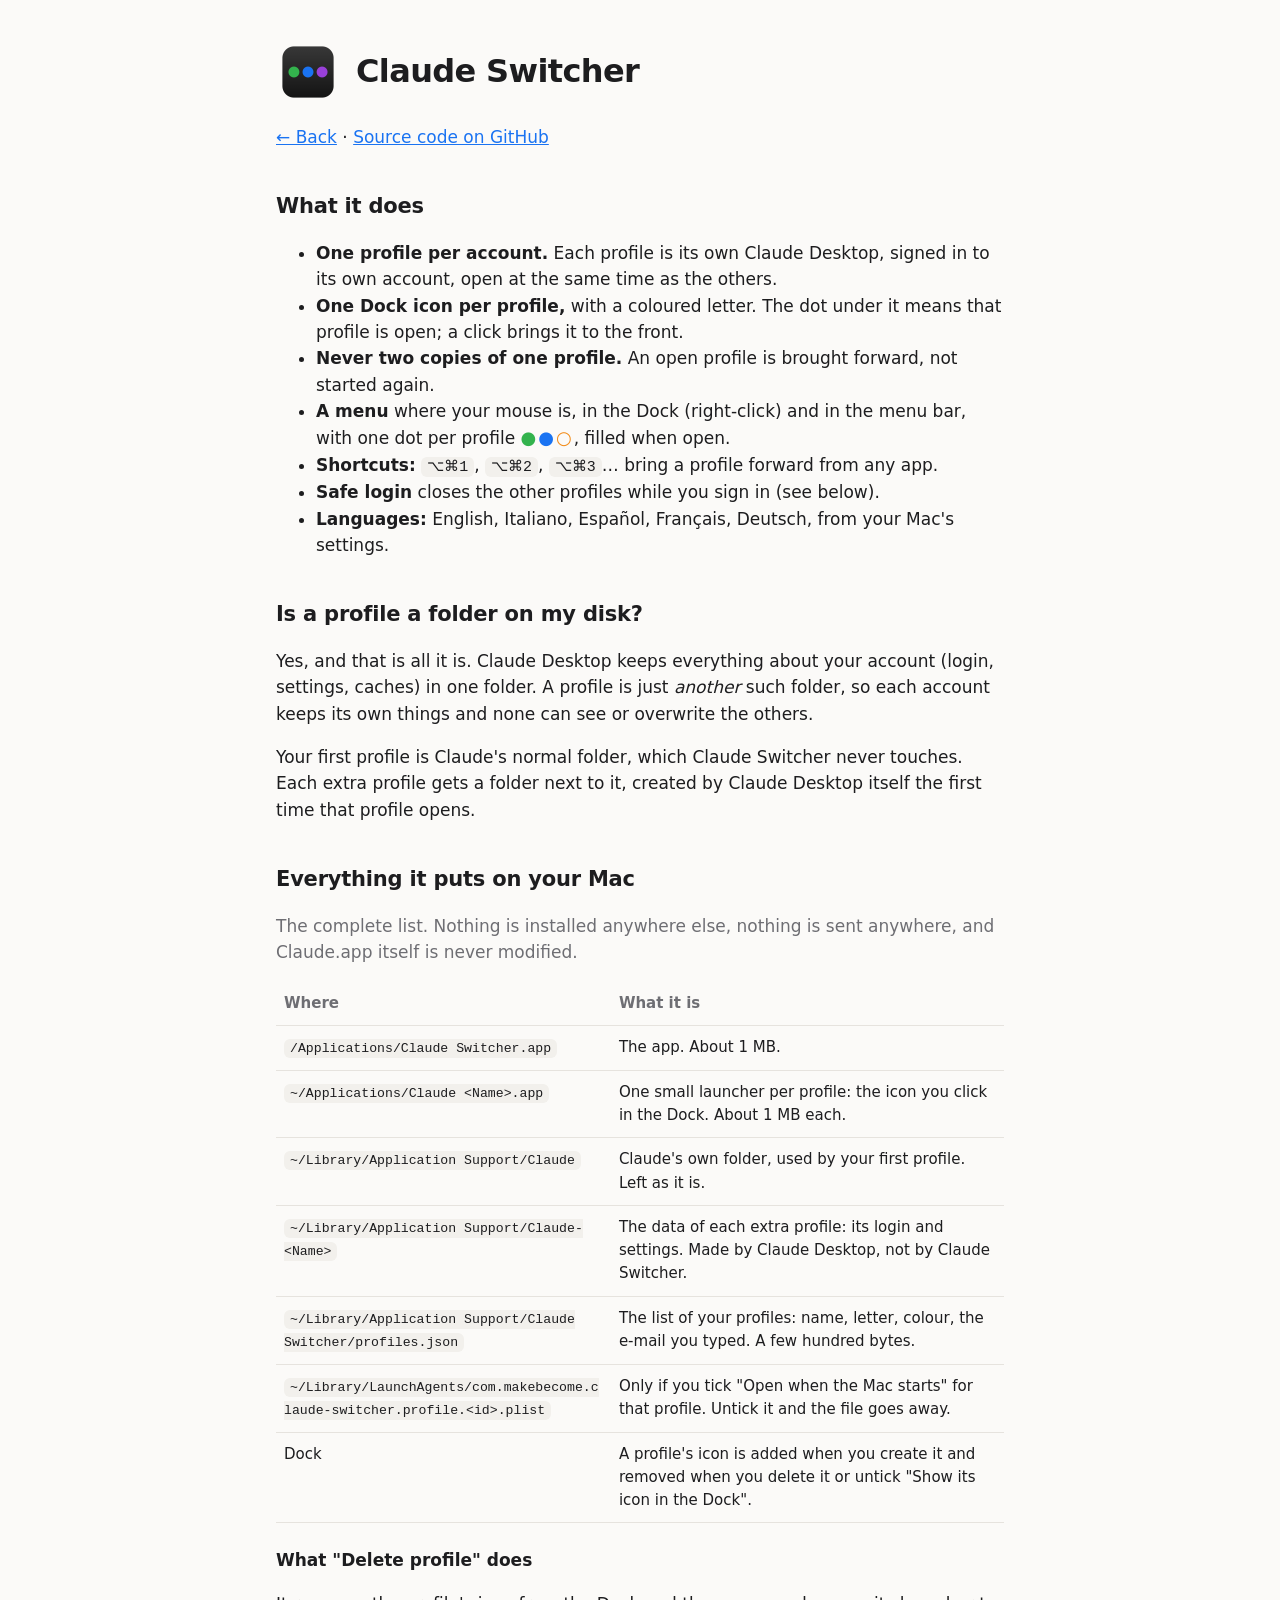
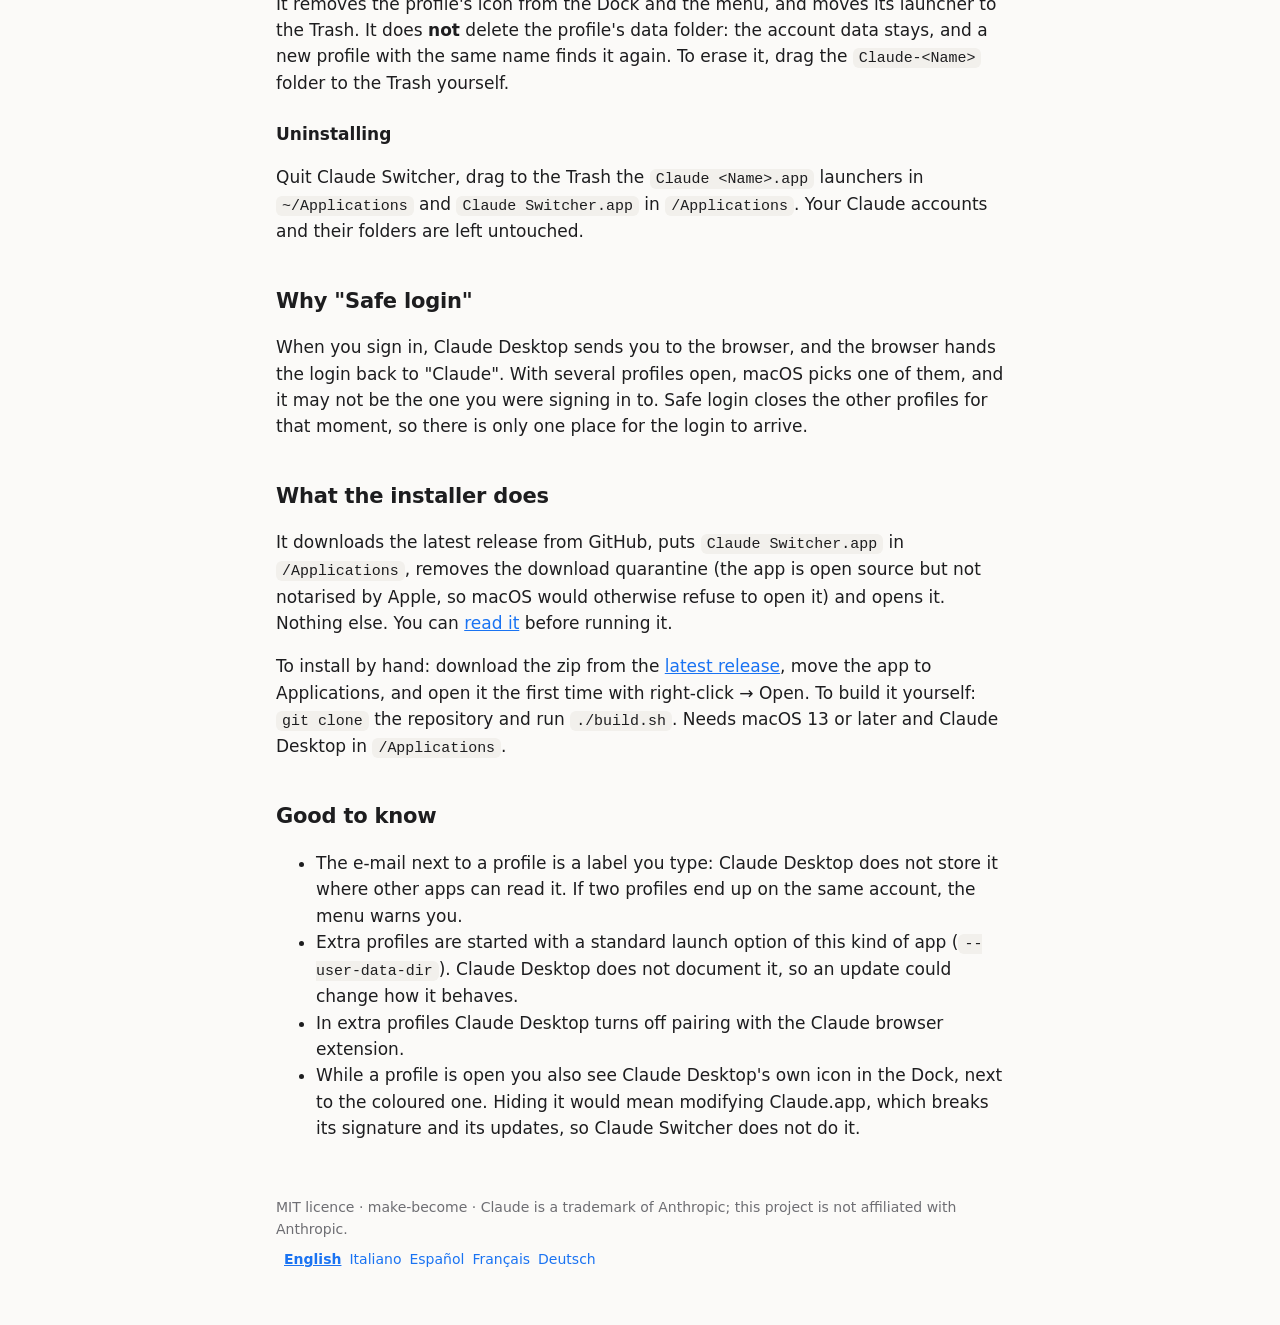
==== docs/details.html @ 1e73191f "1.0: first public version number; installs into /Applications so Finder and Spotlight find it The 3." ====
<!doctype html>
<html lang="en">
<head>
<meta charset="utf-8">
<meta name="viewport" content="width=device-width, initial-scale=1">
<title>Claude Switcher · Details</title>
<meta name="description" content="What Claude Switcher does, what a profile is on disk, and everything it puts on your Mac.">
<link rel="icon" href="img/app-icon.png">
<link rel="stylesheet" href="style.css">
<script src="i18n.js" defer></script>
</head>
<body>
<main>
  <header>
    <img src="img/app-icon.png" alt="">
    <h1>Claude Switcher</h1>
  </header>
  <p><a href="index.html" data-keep-lang data-i18n="back">← Back</a> · <a href="https://github.com/make-become/claude-switcher" data-i18n="source">Source code on GitHub</a></p>

  <h2 data-i18n="whatH">What it does</h2>
  <ul data-i18n="whatList"></ul>

  <h2 data-i18n="folderH">Is a profile a folder on my disk?</h2>
  <p data-i18n="folderP1"></p>
  <p data-i18n="folderP2"></p>

  <h2 data-i18n="diskH">Everything it puts on your Mac</h2>
  <p class="muted" data-i18n="diskIntro"></p>
  <table>
    <thead><tr><th data-i18n="thWhere">Where</th><th data-i18n="thWhat">What it is</th></tr></thead>
    <tbody>
      <tr><td><code>/Applications/Claude Switcher.app</code></td><td data-i18n="rApp"></td></tr>
      <tr><td><code>~/Applications/Claude &lt;Name&gt;.app</code></td><td data-i18n="rLauncher"></td></tr>
      <tr><td><code>~/Library/Application Support/Claude</code></td><td data-i18n="rDefault"></td></tr>
      <tr><td><code>~/Library/Application Support/Claude-&lt;Name&gt;</code></td><td data-i18n="rExtra"></td></tr>
      <tr><td><code>~/Library/Application Support/Claude Switcher/profiles.json</code></td><td data-i18n="rList"></td></tr>
      <tr><td><code>~/Library/LaunchAgents/com.makebecome.claude-switcher.profile.&lt;id&gt;.plist</code></td><td data-i18n="rAgent"></td></tr>
      <tr><td>Dock</td><td data-i18n="rDock"></td></tr>
    </tbody>
  </table>

  <h3 data-i18n="deleteH">What "Delete profile" does</h3>
  <p data-i18n="deleteP"></p>

  <h3 data-i18n="uninstallH">Uninstalling</h3>
  <p data-i18n="uninstallP"></p>

  <h2 data-i18n="loginH">Why "Safe login"</h2>
  <p data-i18n="loginP"></p>

  <h2 data-i18n="installerH">What the installer does</h2>
  <p data-i18n="installerP"></p>
  <p data-i18n="manualP"></p>

  <h2 data-i18n="knowH">Good to know</h2>
  <ul data-i18n="knowList"></ul>

  <footer>
    <span data-i18n="footer">MIT licence · make-become · Claude is a trademark of Anthropic; this project is not affiliated with Anthropic.</span>
    <span class="langs"></span>
  </footer>
</main>
</body>
</html>
---- docs/style.css ----
:root {
  --bg: #fbfaf8; --fg: #1d1d1f; --muted: #6e6e73; --card: #ffffff; --line: #e6e3de;
  --accent: #1a73f2; --code: #f2f0ec;
  --g: #33b34d; --b: #1a73f2; --o: #f28c1a;
}
@media (prefers-color-scheme: dark) {
  :root { --bg: #141414; --fg: #f2f2f2; --muted: #a1a1a6; --card: #1e1e1e; --line: #2f2f2f; --accent: #5aa0ff; --code: #242424; }
}
* { box-sizing: border-box; }
body { margin: 0; background: var(--bg); color: var(--fg);
       font: 17px/1.55 -apple-system, BlinkMacSystemFont, "Segoe UI", system-ui, sans-serif; }
main { max-width: 760px; margin: 0 auto; padding: 40px 16px 64px; }
header { display: flex; gap: 16px; align-items: center; margin-bottom: 20px; }
header img { width: 64px; height: 64px; flex: none; }
h1 { font-size: 32px; margin: 0; letter-spacing: -0.02em; }
h2 { font-size: 21px; margin: 40px 0 10px; letter-spacing: -0.01em; }
h3 { font-size: 17px; margin: 24px 0 6px; }
.lead { font-size: 19px; margin: 0 0 8px; }
.muted { color: var(--muted); }
a { color: var(--accent); }
code { background: var(--code); padding: 2px 6px; border-radius: 6px; font-size: 0.88em; overflow-wrap: anywhere; }
.shots { display: grid; grid-template-columns: 1fr 1fr; gap: 16px; margin: 28px 0; align-items: start; }
.shots img { width: 100%; height: auto; border-radius: 12px; display: block; }
.copy { position: relative; background: var(--code); border-radius: 10px; padding: 14px 92px 14px 16px; margin: 8px 0 4px;
        font: 14px/1.5 ui-monospace, SFMono-Regular, Menlo, monospace; white-space: pre-wrap; overflow-wrap: anywhere; }
.copy button { position: absolute; top: 10px; right: 10px; border: 1px solid var(--line); background: var(--card); color: var(--fg);
               border-radius: 8px; padding: 4px 10px; font: 600 13px -apple-system, system-ui, sans-serif; cursor: pointer; }
.btn { display: inline-block; background: var(--accent); color: #fff; text-decoration: none; padding: 10px 18px;
       border-radius: 10px; font-weight: 600; margin: 28px 0 0; }
.btn.alt { background: transparent; color: var(--accent); border: 1px solid var(--accent); }
.dots { font-size: 18px; letter-spacing: 2px; }
.dots .g { color: var(--g); } .dots .b { color: var(--b); } .dots .o { color: var(--o); }
table { width: 100%; border-collapse: collapse; font-size: 15px; }
td, th { text-align: left; vertical-align: top; padding: 10px 8px; border-bottom: 1px solid var(--line); }
th { color: var(--muted); font-weight: 600; }
td:first-child { width: 46%; }
footer { margin-top: 56px; color: var(--muted); font-size: 14px; display: flex; flex-wrap: wrap; gap: 8px 16px; justify-content: space-between; }
.langs a { margin-left: 8px; text-decoration: none; }
.langs a[aria-current] { font-weight: 700; text-decoration: underline; }
@media (max-width: 600px) {
  .shots { grid-template-columns: 1fr; }
  h1 { font-size: 28px; }
  table, tbody, tr, td { display: block; } tr { border-bottom: 1px solid var(--line); padding: 6px 0; }
  td { border: 0; padding: 4px 0; } td:first-child { width: auto; } thead { display: none; }
  .langs a { margin: 0 8px 0 0; }
}
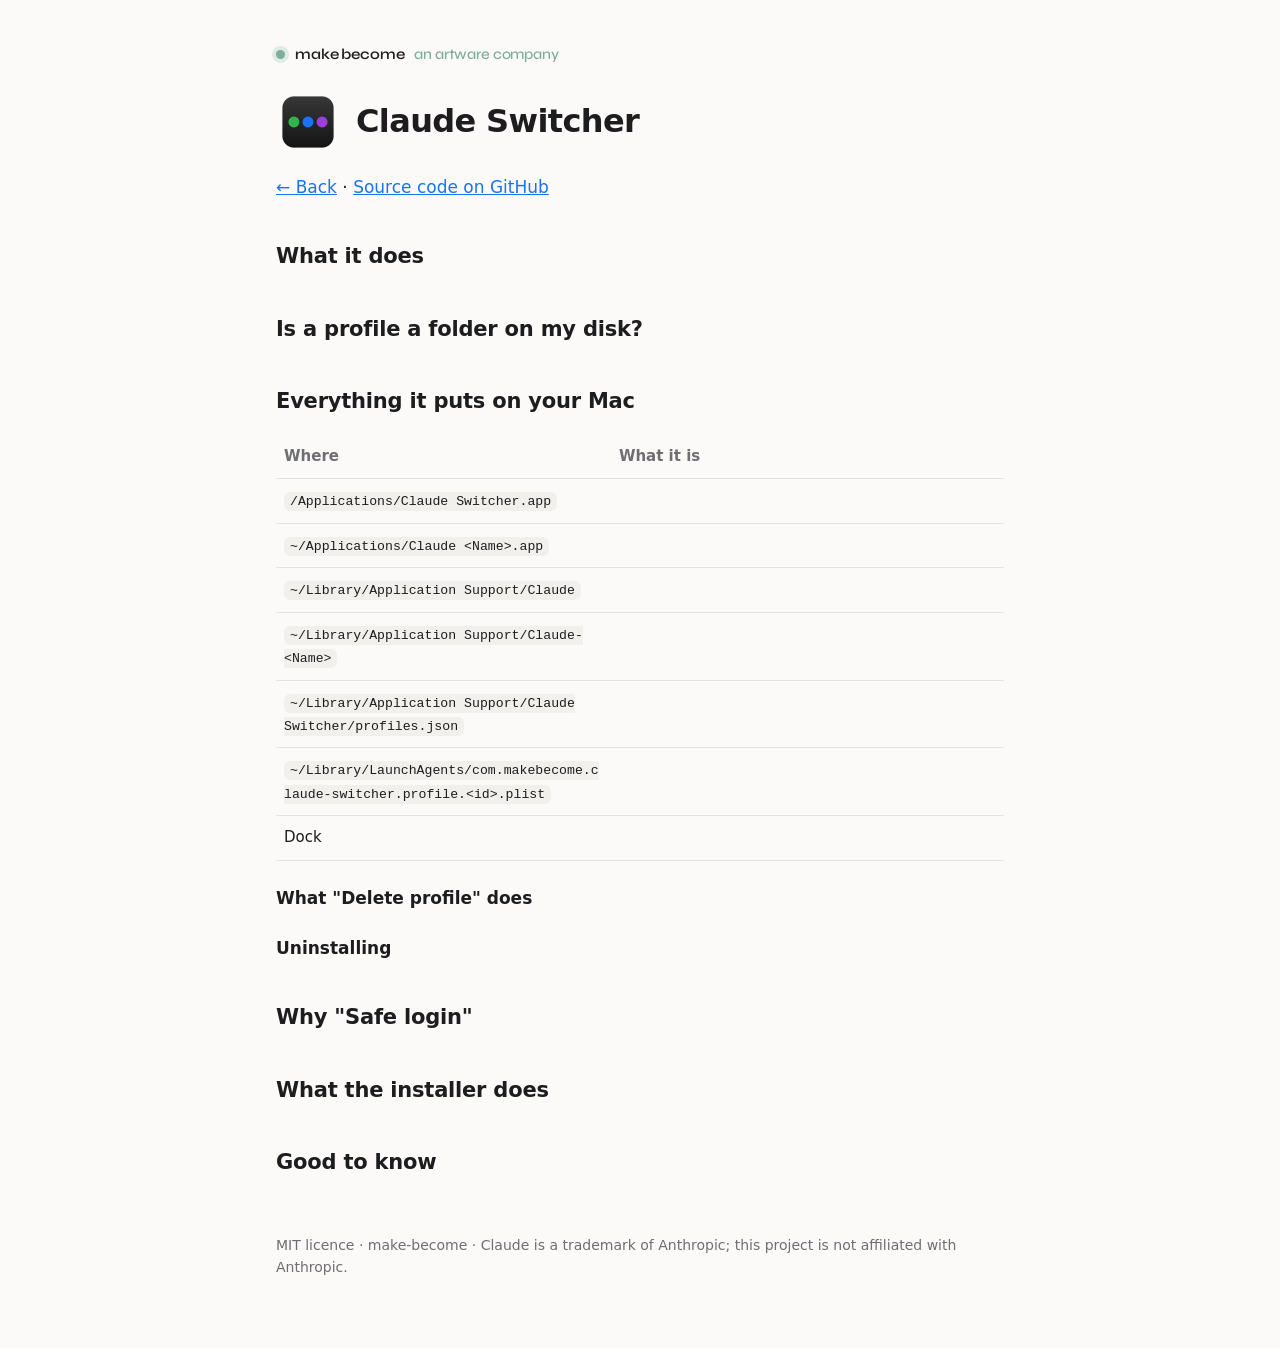
==== commit ea93bcc6: "Page and README carry the make become brand and link to make-become.github.io The studio's dot and w" ====
--- a/docs/details.html
+++ b/docs/details.html
@@ -6,11 +6,15 @@
 <title>Claude Switcher · Details</title>
 <meta name="description" content="What Claude Switcher does, what a profile is on disk, and everything it puts on your Mac.">
 <link rel="icon" href="img/app-icon.png">
+<link rel="preconnect" href="https://fonts.googleapis.com">
+<link rel="preconnect" href="https://fonts.gstatic.com" crossorigin>
+<link href="https://fonts.googleapis.com/css2?family=Syne:wght@500;600&display=swap" rel="stylesheet">
 <link rel="stylesheet" href="style.css">
 <script src="i18n.js" defer></script>
 </head>
 <body>
 <main>
+  <a class="mb" href="https://make-become.github.io/"><span class="mb-dot" aria-hidden="true"></span><span class="mb-name">make become</span><span class="mb-role">an artware company</span></a>
   <header>
     <img src="img/app-icon.png" alt="">
     <h1>Claude Switcher</h1>
--- a/docs/style.css
+++ b/docs/style.css
@@ -44,3 +44,11 @@
   td { border: 0; padding: 4px 0; } td:first-child { width: auto; } thead { display: none; }
   .langs a { margin: 0 8px 0 0; }
 }
+
+/* make become brand: the studio's dot and wordmark, as on make-become.github.io */
+.mb { display: inline-flex; align-items: center; gap: 10px; margin-bottom: 28px; color: var(--muted); text-decoration: none;
+      font: 500 15px/1 Syne, "Avenir Next", -apple-system, system-ui, sans-serif; letter-spacing: -0.01em; }
+.mb:hover { color: var(--fg); }
+.mb-dot { width: 9px; height: 9px; border-radius: 999px; background: #7fad9a; box-shadow: 0 0 0 4px rgba(183, 216, 200, 0.45); }
+.mb-name { color: var(--fg); font-weight: 600; }
+.mb-role { color: #7fad9a; }
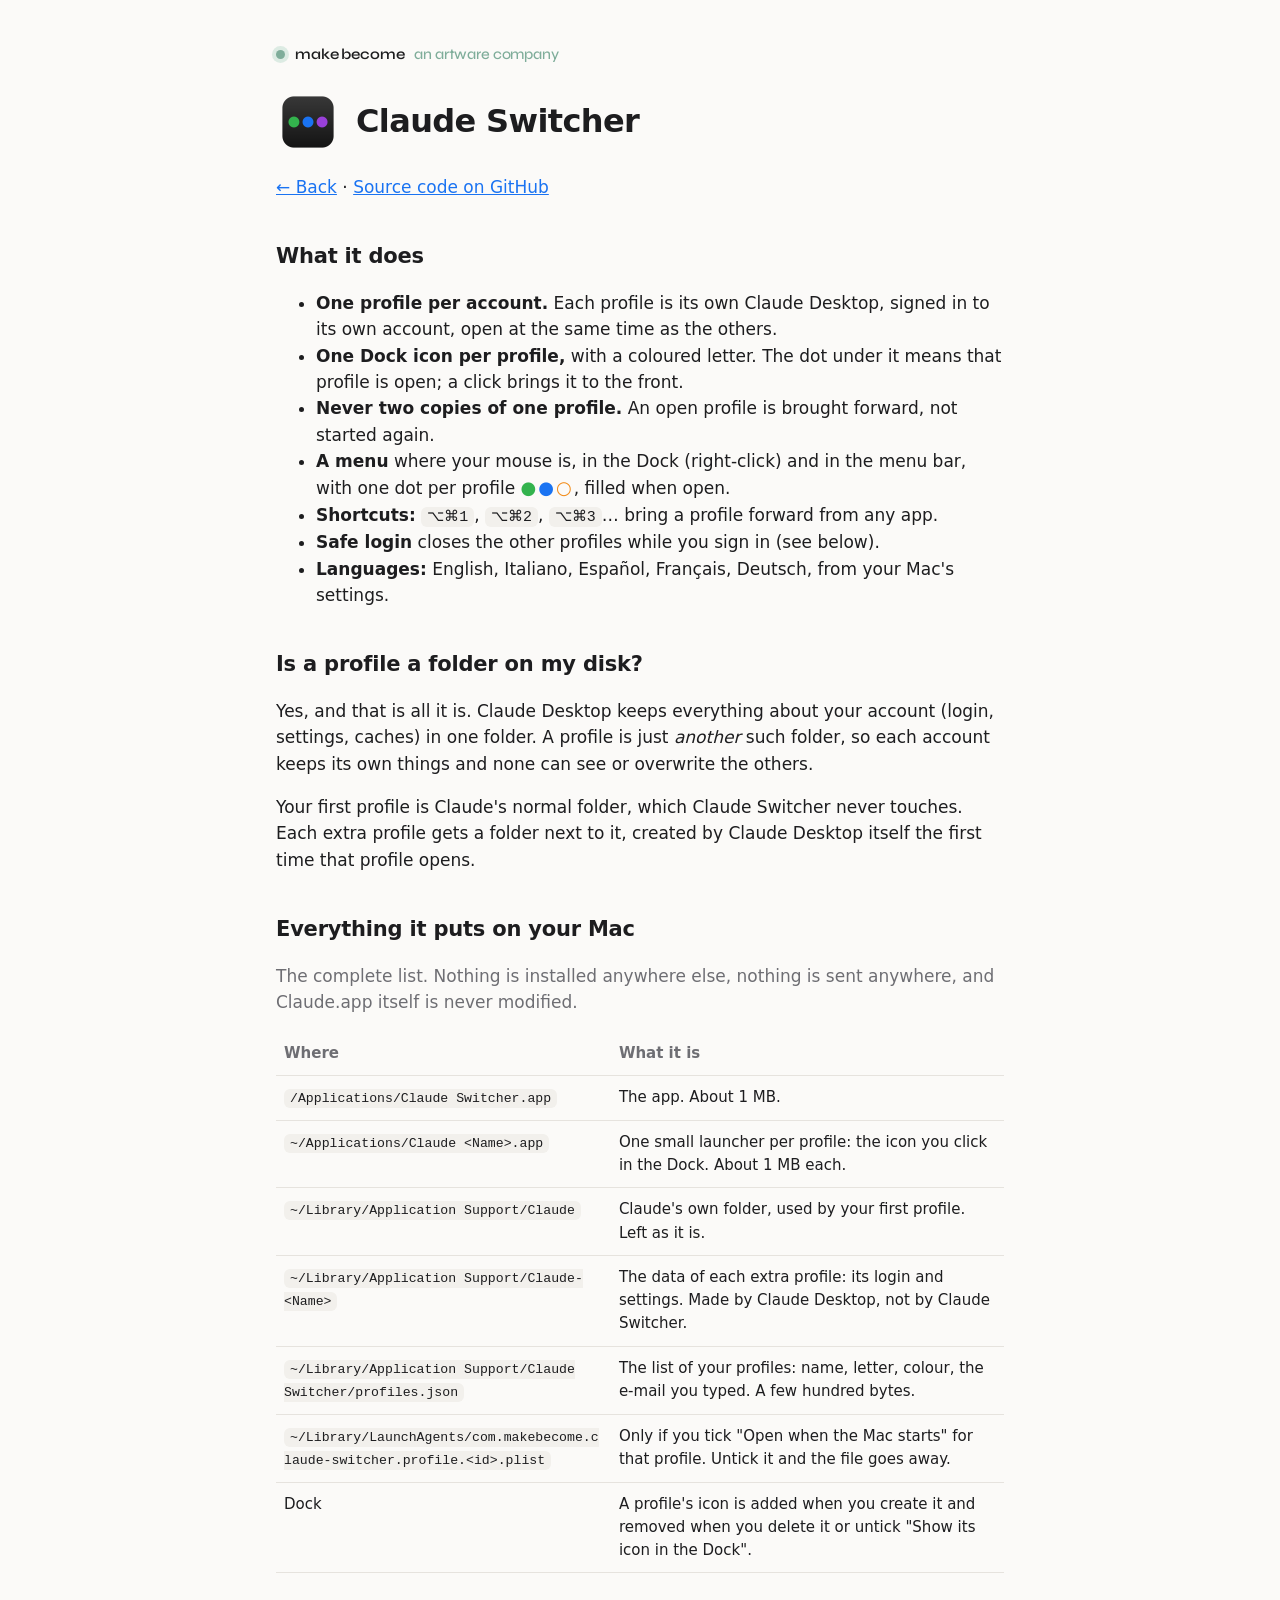
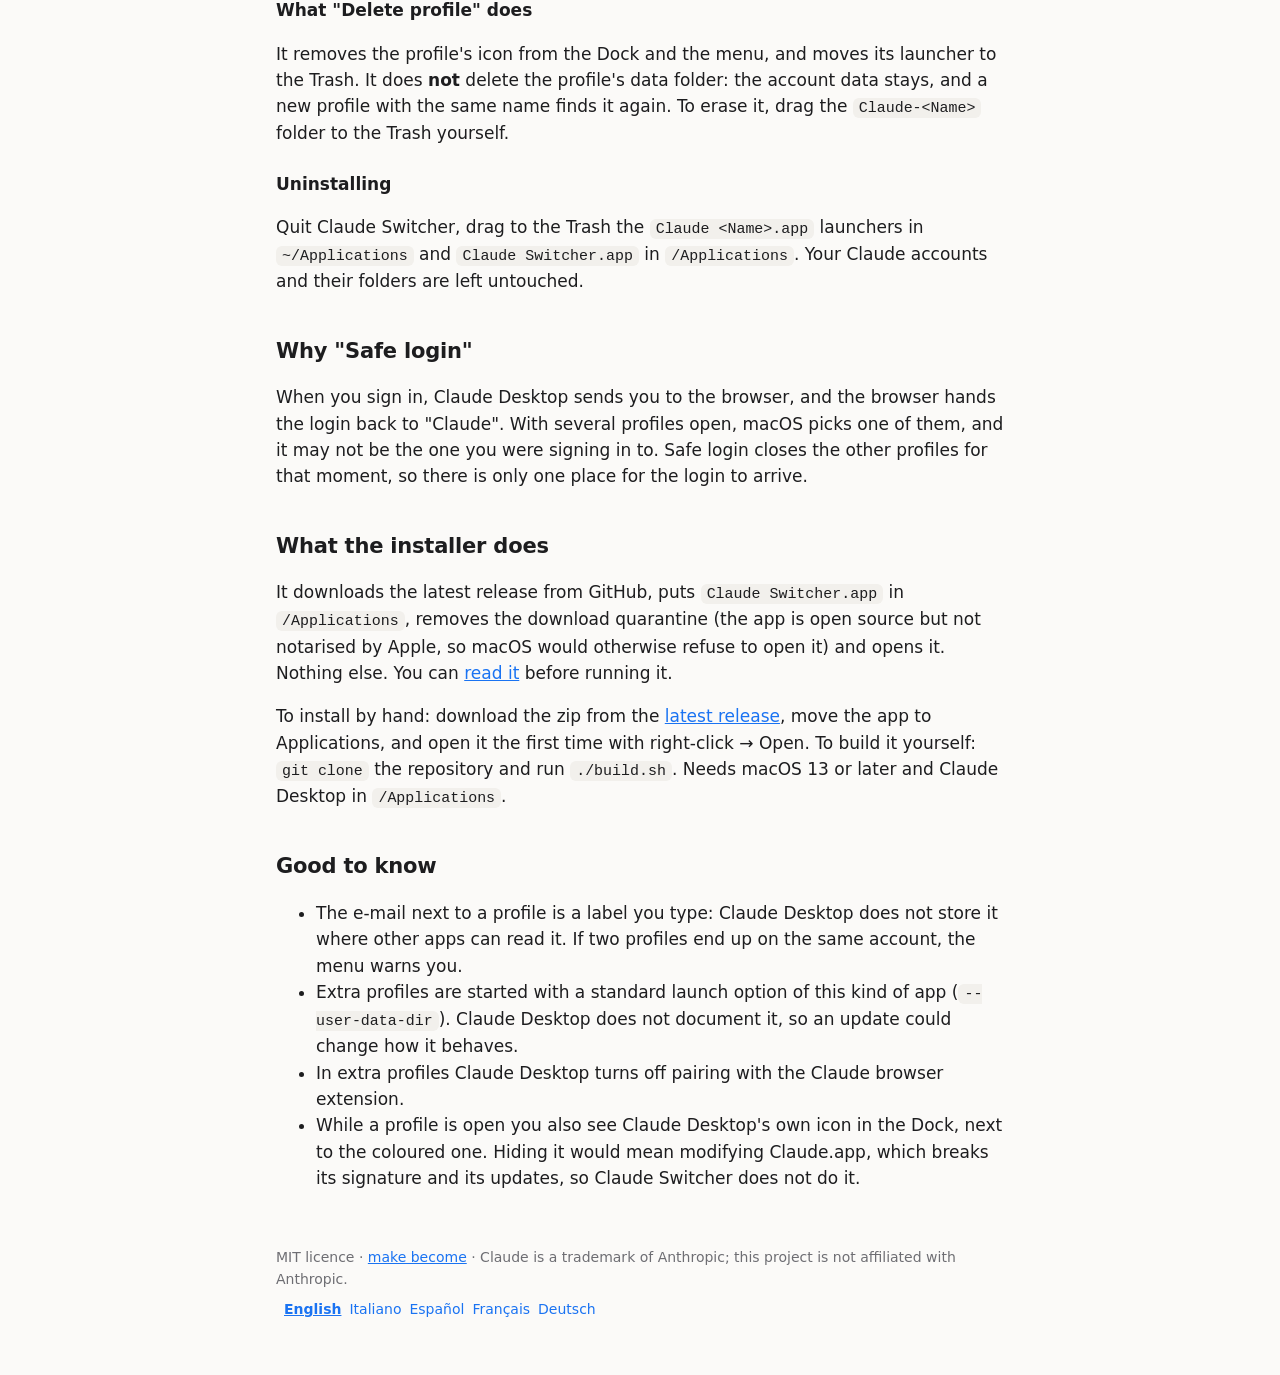
==== commit 52ecafd0: "Fix the translations script: the make become link's quotes ended its strings The page fell back to E" ====
--- a/docs/details.html
+++ b/docs/details.html
@@ -9,8 +9,8 @@
 <link rel="preconnect" href="https://fonts.googleapis.com">
 <link rel="preconnect" href="https://fonts.gstatic.com" crossorigin>
 <link href="https://fonts.googleapis.com/css2?family=Syne:wght@500;600&display=swap" rel="stylesheet">
-<link rel="stylesheet" href="style.css">
-<script src="i18n.js" defer></script>
+<link rel="stylesheet" href="style.css?v=011273">
+<script src="i18n.js?v=011273" defer></script>
 </head>
 <body>
 <main>
--- a/docs/style.css
+++ b/docs/style.css
@@ -49,6 +49,6 @@
 .mb { display: inline-flex; align-items: center; gap: 10px; margin-bottom: 28px; color: var(--muted); text-decoration: none;
       font: 500 15px/1 Syne, "Avenir Next", -apple-system, system-ui, sans-serif; letter-spacing: -0.01em; }
 .mb:hover { color: var(--fg); }
-.mb-dot { width: 9px; height: 9px; border-radius: 999px; background: #7fad9a; box-shadow: 0 0 0 4px rgba(183, 216, 200, 0.45); }
+.mb-dot { flex: none; width: 9px; height: 9px; border-radius: 999px; background: #7fad9a; box-shadow: 0 0 0 4px rgba(183, 216, 200, 0.45); }
 .mb-name { color: var(--fg); font-weight: 600; }
 .mb-role { color: #7fad9a; }
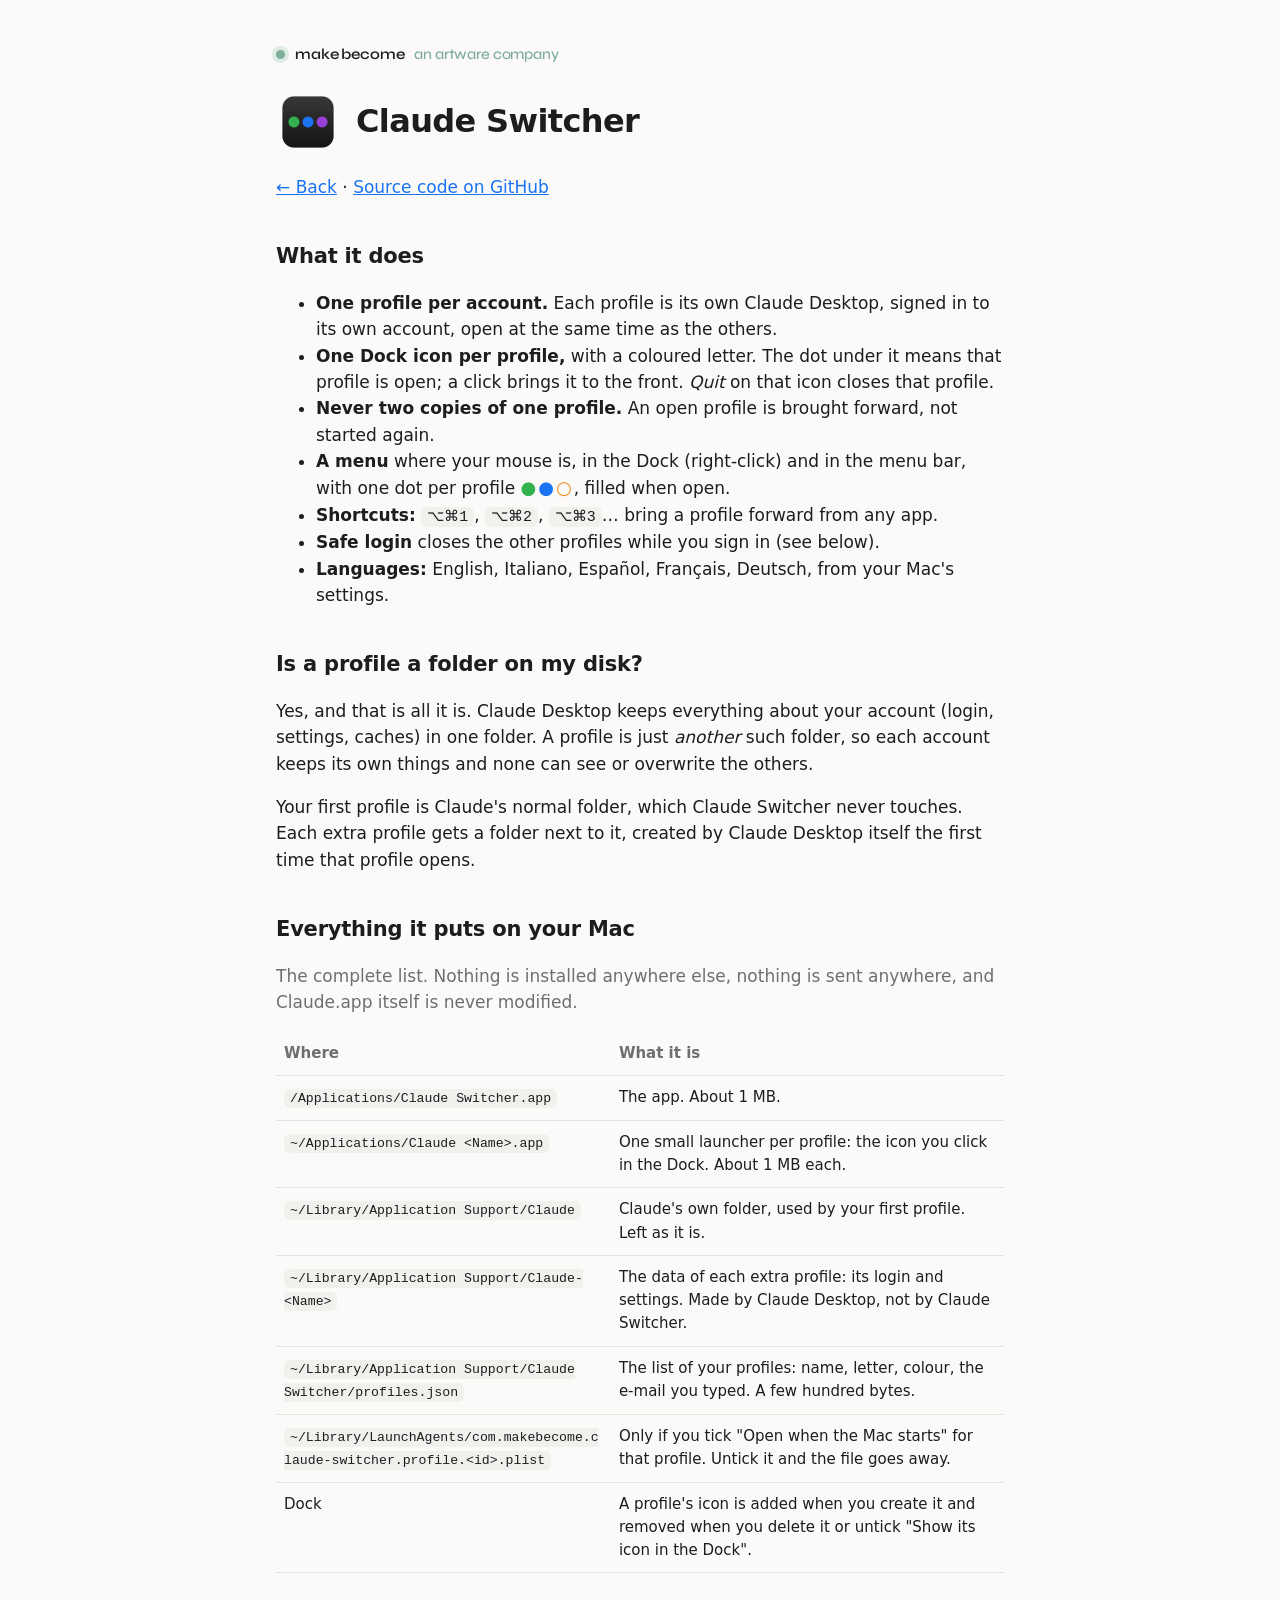
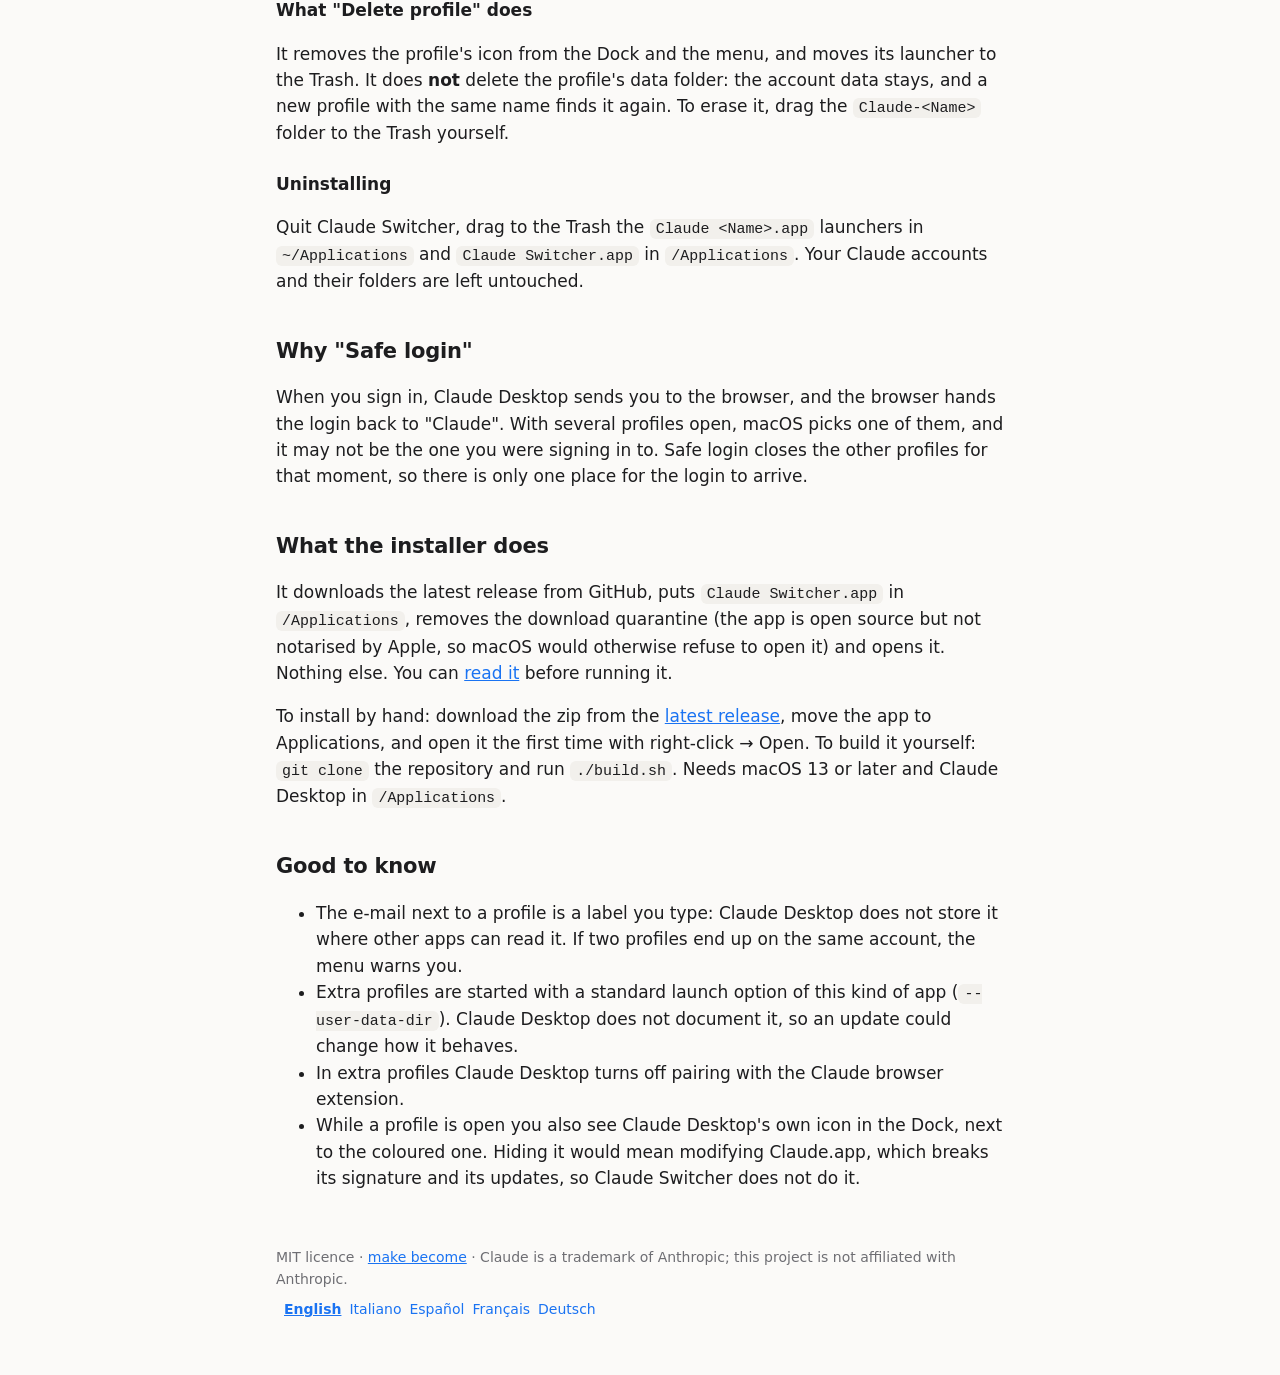
==== commit bd751e8d: "1.0.2: Quit on a profile's Dock icon quits that profile's Claude The launcher stands for its profile" ====
--- a/docs/details.html
+++ b/docs/details.html
@@ -9,8 +9,8 @@
 <link rel="preconnect" href="https://fonts.googleapis.com">
 <link rel="preconnect" href="https://fonts.gstatic.com" crossorigin>
 <link href="https://fonts.googleapis.com/css2?family=Syne:wght@500;600&display=swap" rel="stylesheet">
-<link rel="stylesheet" href="style.css?v=011273">
-<script src="i18n.js?v=011273" defer></script>
+<link rel="stylesheet" href="style.css?v=011642">
+<script src="i18n.js?v=011642" defer></script>
 </head>
 <body>
 <main>
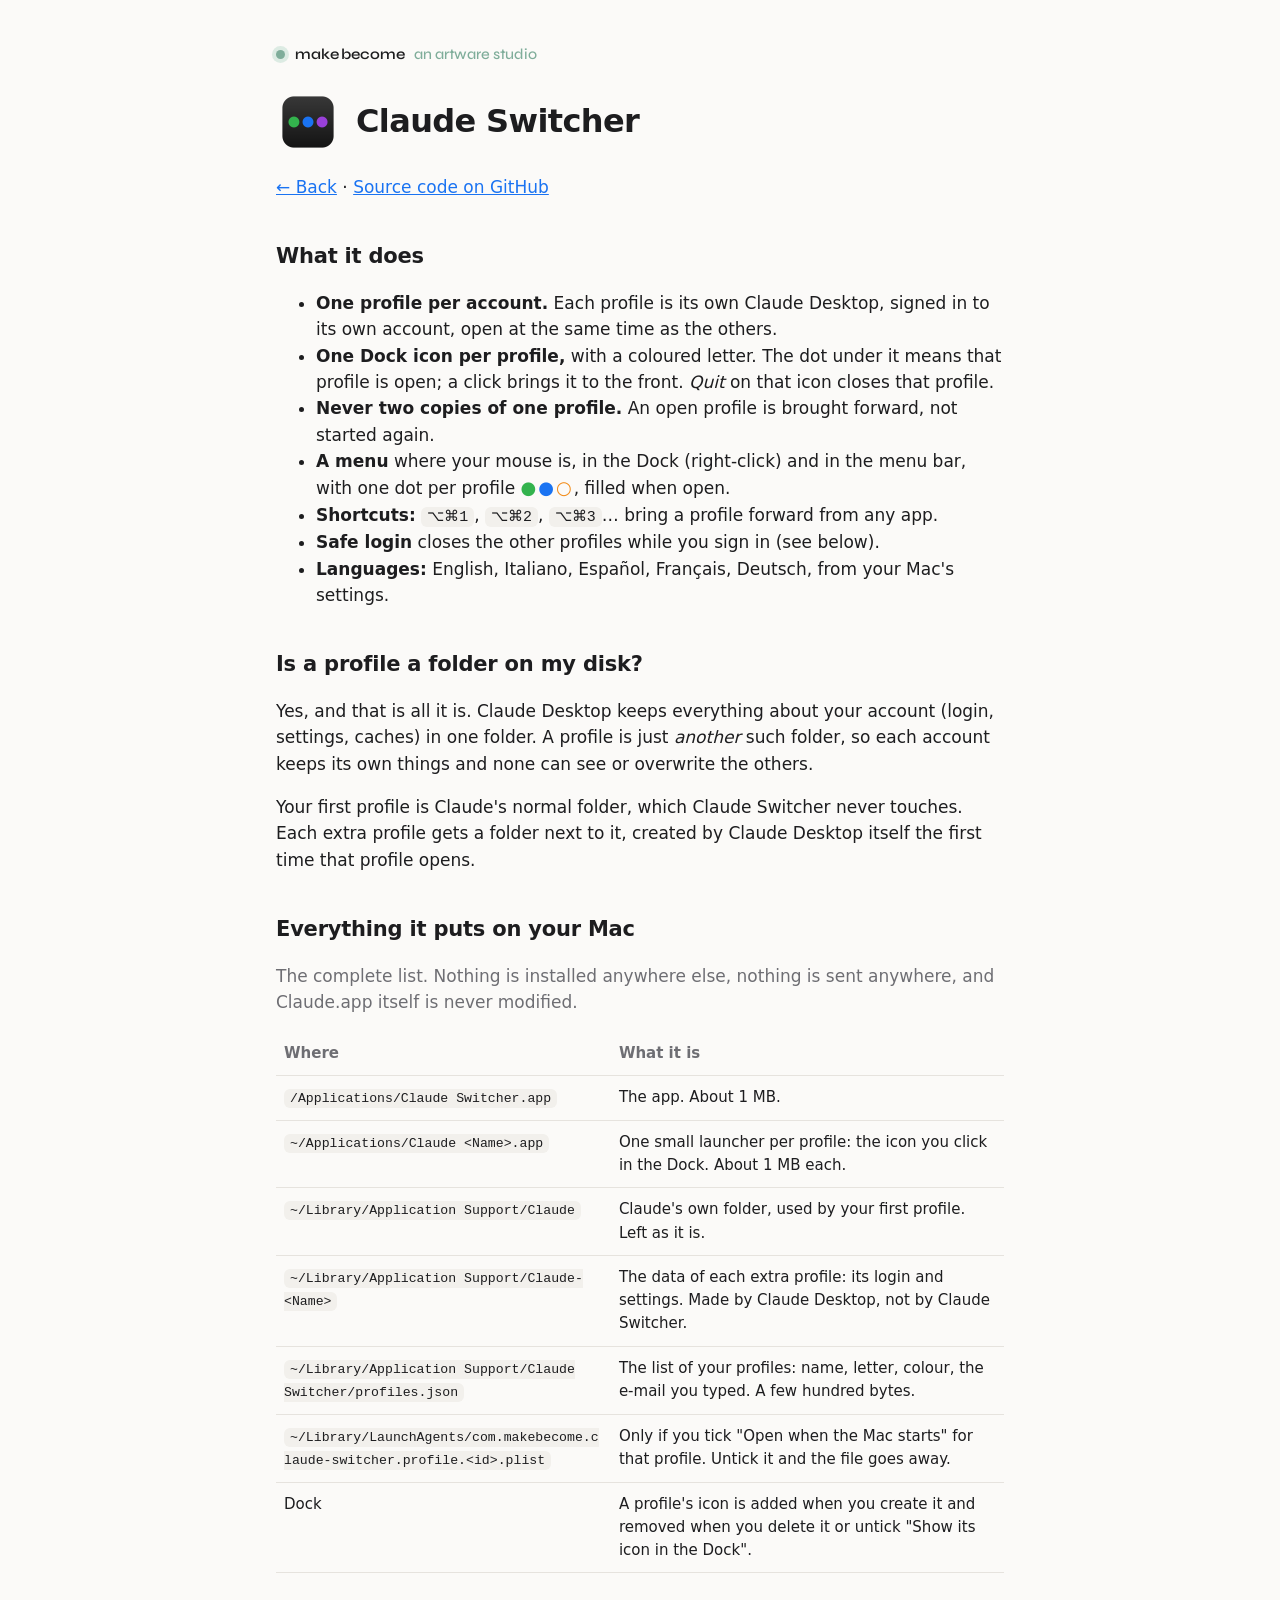
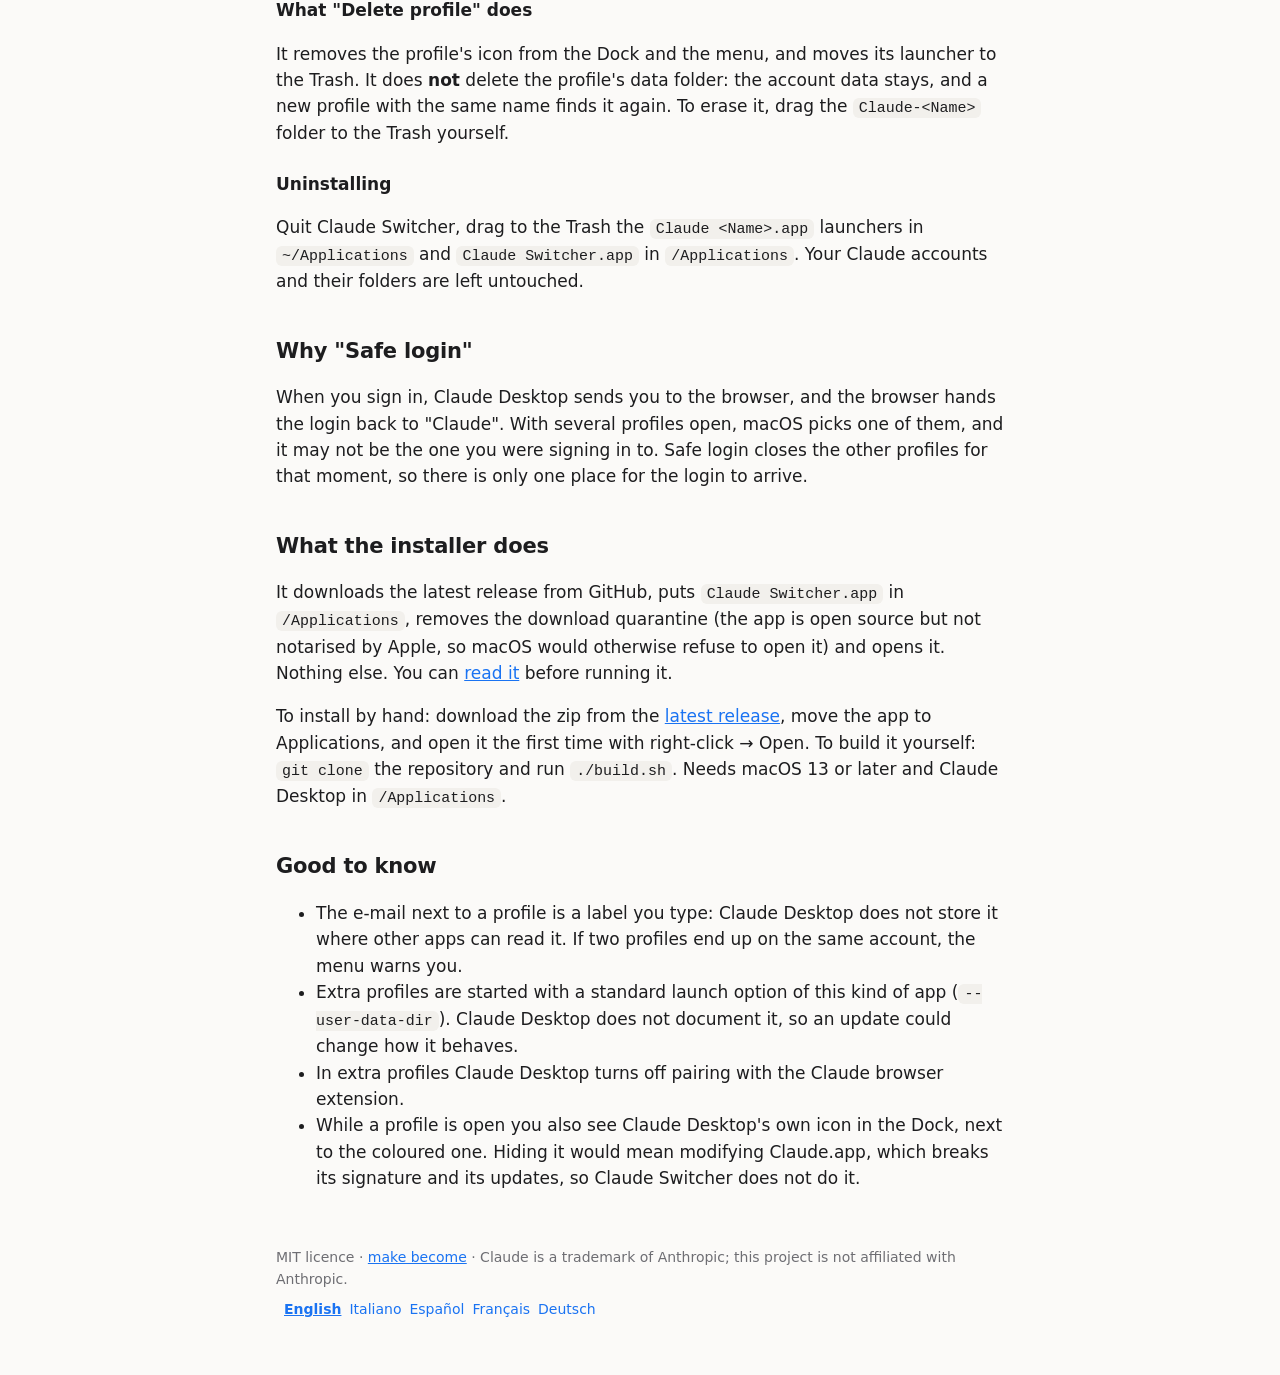
==== commit 570bf963: "make become is "an artware studio" Co-Authored-By: Claude Opus 5.5 <noreply@anthropic.com>" ====
--- a/docs/details.html
+++ b/docs/details.html
@@ -14,7 +14,7 @@
 </head>
 <body>
 <main>
-  <a class="mb" href="https://make-become.github.io/"><span class="mb-dot" aria-hidden="true"></span><span class="mb-name">make become</span><span class="mb-role">an artware company</span></a>
+  <a class="mb" href="https://make-become.github.io/"><span class="mb-dot" aria-hidden="true"></span><span class="mb-name">make become</span><span class="mb-role">an artware studio</span></a>
   <header>
     <img src="img/app-icon.png" alt="">
     <h1>Claude Switcher</h1>
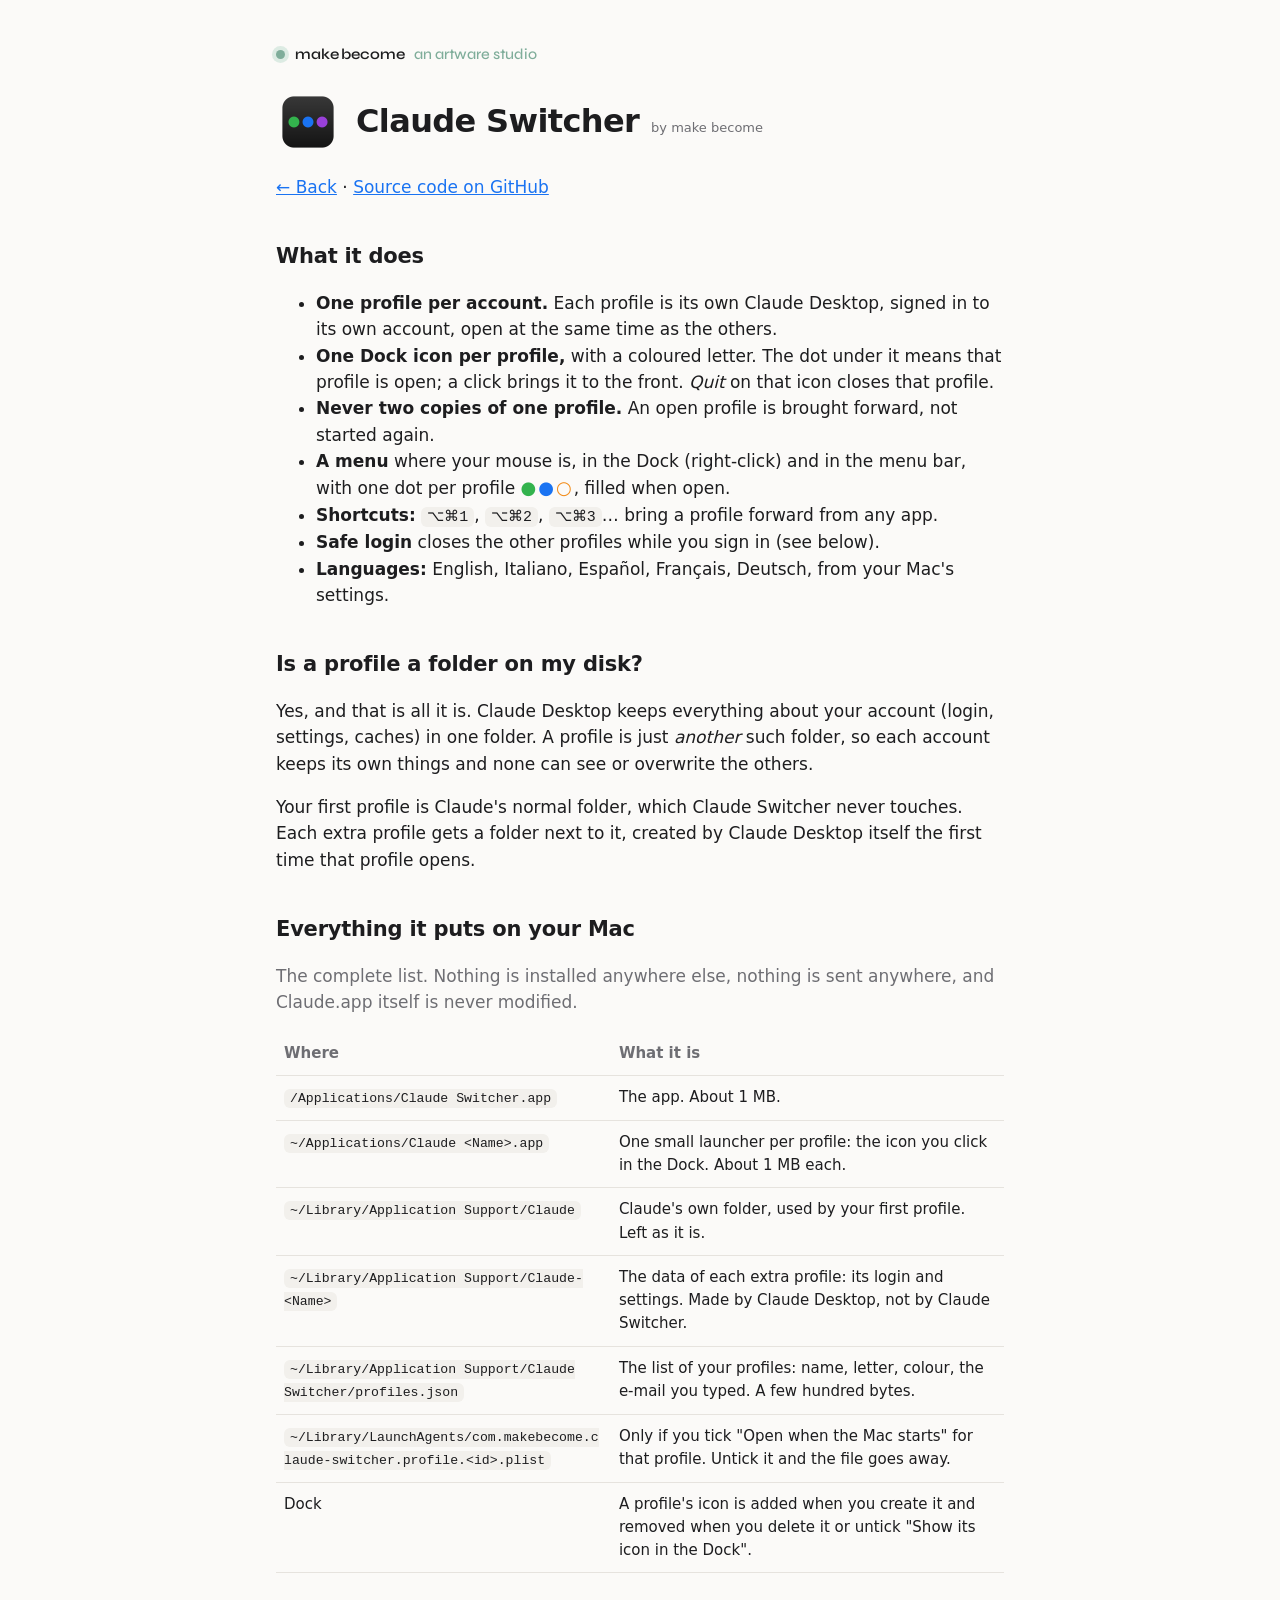
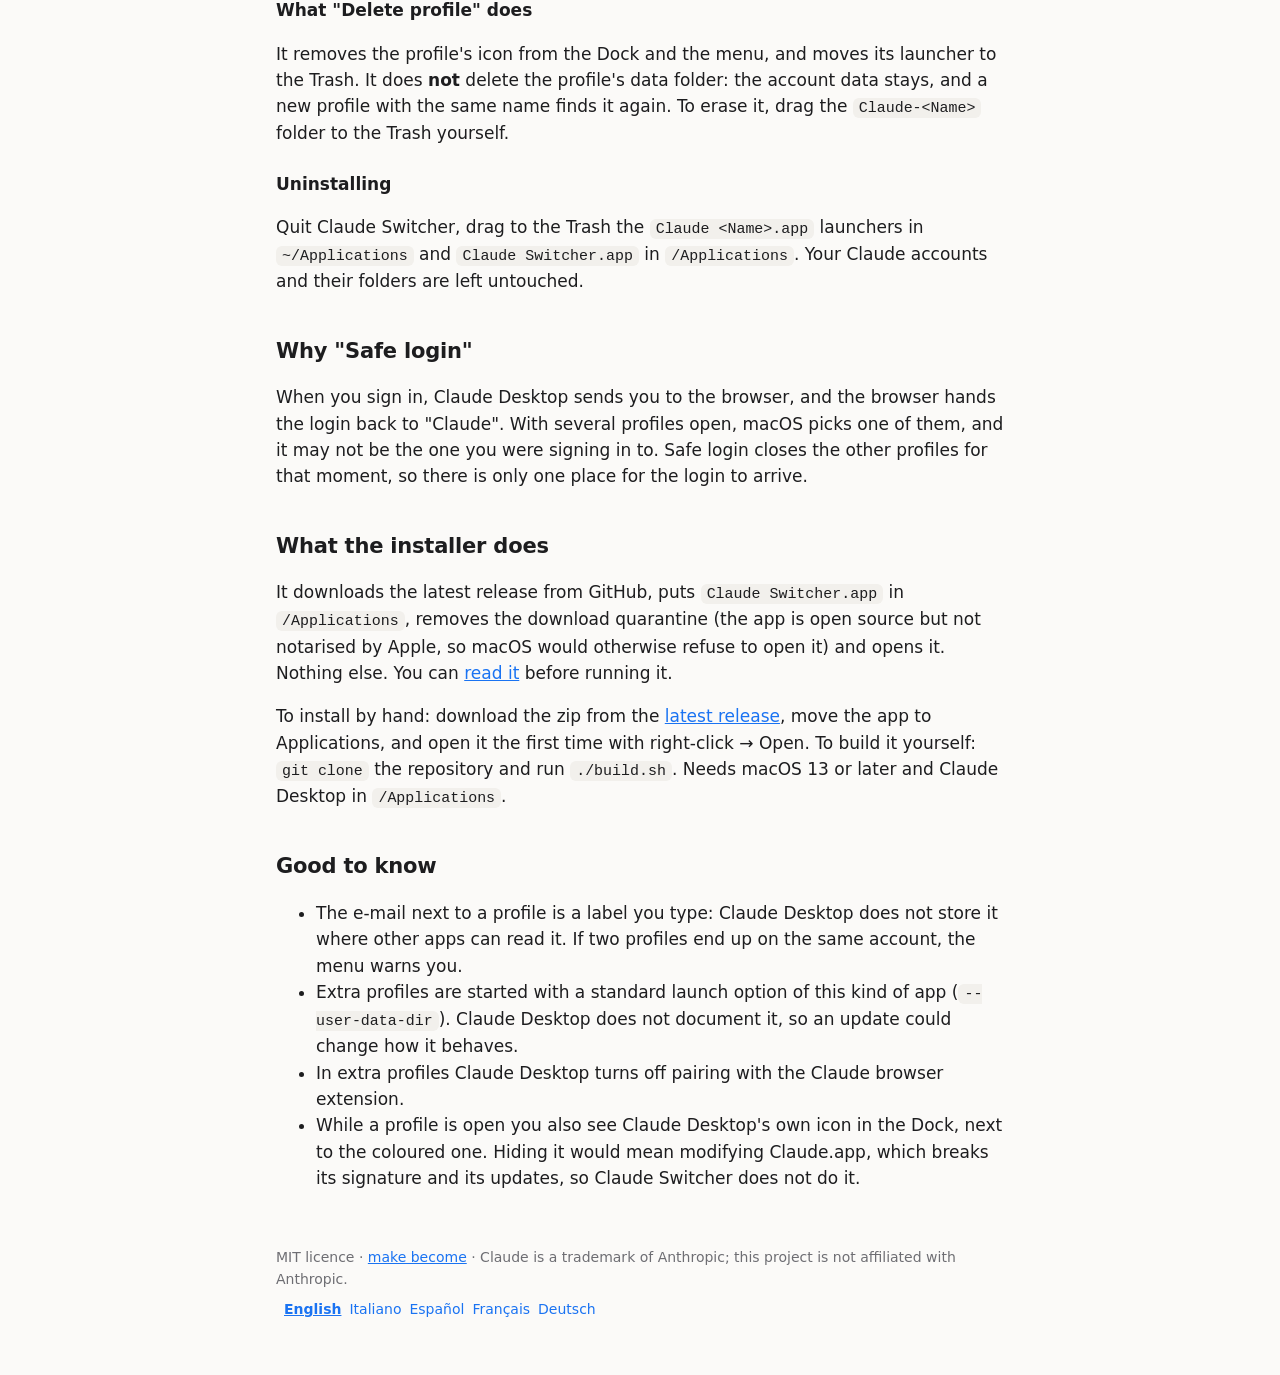
==== commit 99eaa7ca: "Page: 'by make become' beside the name, dropping under it on a narrow phone Co-Authored-By: Claude O" ====
--- a/docs/details.html
+++ b/docs/details.html
@@ -9,15 +9,15 @@
 <link rel="preconnect" href="https://fonts.googleapis.com">
 <link rel="preconnect" href="https://fonts.gstatic.com" crossorigin>
 <link href="https://fonts.googleapis.com/css2?family=Syne:wght@500;600&display=swap" rel="stylesheet">
-<link rel="stylesheet" href="style.css?v=011642">
-<script src="i18n.js?v=011642" defer></script>
+<link rel="stylesheet" href="style.css?v=051324">
+<script src="i18n.js?v=051324" defer></script>
 </head>
 <body>
 <main>
   <a class="mb" href="https://make-become.github.io/"><span class="mb-dot" aria-hidden="true"></span><span class="mb-name">make become</span><span class="mb-role">an artware studio</span></a>
   <header>
     <img src="img/app-icon.png" alt="">
-    <h1>Claude Switcher</h1>
+    <div class="title"><h1>Claude Switcher</h1><a class="by" href="https://make-become.github.io/" data-i18n="by">by make become</a></div>
   </header>
   <p><a href="index.html" data-keep-lang data-i18n="back">← Back</a> · <a href="https://github.com/make-become/claude-switcher" data-i18n="source">Source code on GitHub</a></p>
 
--- a/docs/style.css
+++ b/docs/style.css
@@ -12,6 +12,11 @@
 main { max-width: 760px; margin: 0 auto; padding: 40px 16px 64px; }
 header { display: flex; gap: 16px; align-items: center; margin-bottom: 20px; }
 header img { width: 64px; height: 64px; flex: none; }
+/* "by make become" credit next to the product name; on a narrow phone it drops under the name */
+header .title { display: flex; flex-wrap: wrap; align-items: baseline; column-gap: 12px; row-gap: 2px; }
+header .title h1 { white-space: nowrap; }
+header .by { font-size: 13px; color: var(--muted); text-decoration: none; white-space: nowrap; }
+header .by:hover { color: var(--fg); }
 h1 { font-size: 32px; margin: 0; letter-spacing: -0.02em; }
 h2 { font-size: 21px; margin: 40px 0 10px; letter-spacing: -0.01em; }
 h3 { font-size: 17px; margin: 24px 0 6px; }
@@ -52,3 +57,12 @@
 .mb-dot { flex: none; width: 9px; height: 9px; border-radius: 999px; background: #7fad9a; box-shadow: 0 0 0 4px rgba(183, 216, 200, 0.45); }
 .mb-name { color: var(--fg); font-weight: 600; }
 .mb-role { color: #7fad9a; }
+
+/* Bottom row of the landing page: "More info" on the left, the studio's green button on the right. */
+.actions { display: flex; flex-wrap: wrap; gap: 12px; align-items: center; justify-content: space-between; margin-top: 28px; }
+.actions .btn { margin: 0; }
+.mb-btn { display: inline-grid; gap: 2px; padding: 10px 18px; border-radius: 10px; text-decoration: none; text-align: left;
+          background: #7fad9a; color: #0f1a15; font-family: Syne, "Avenir Next", -apple-system, system-ui, sans-serif; }
+.mb-btn:hover { background: #8fbda9; }
+.mb-btn-name { font-weight: 600; font-size: 17px; line-height: 1.1; letter-spacing: -0.01em; }
+.mb-btn-role { font-weight: 500; font-size: 13px; line-height: 1.1; opacity: 0.8; }
